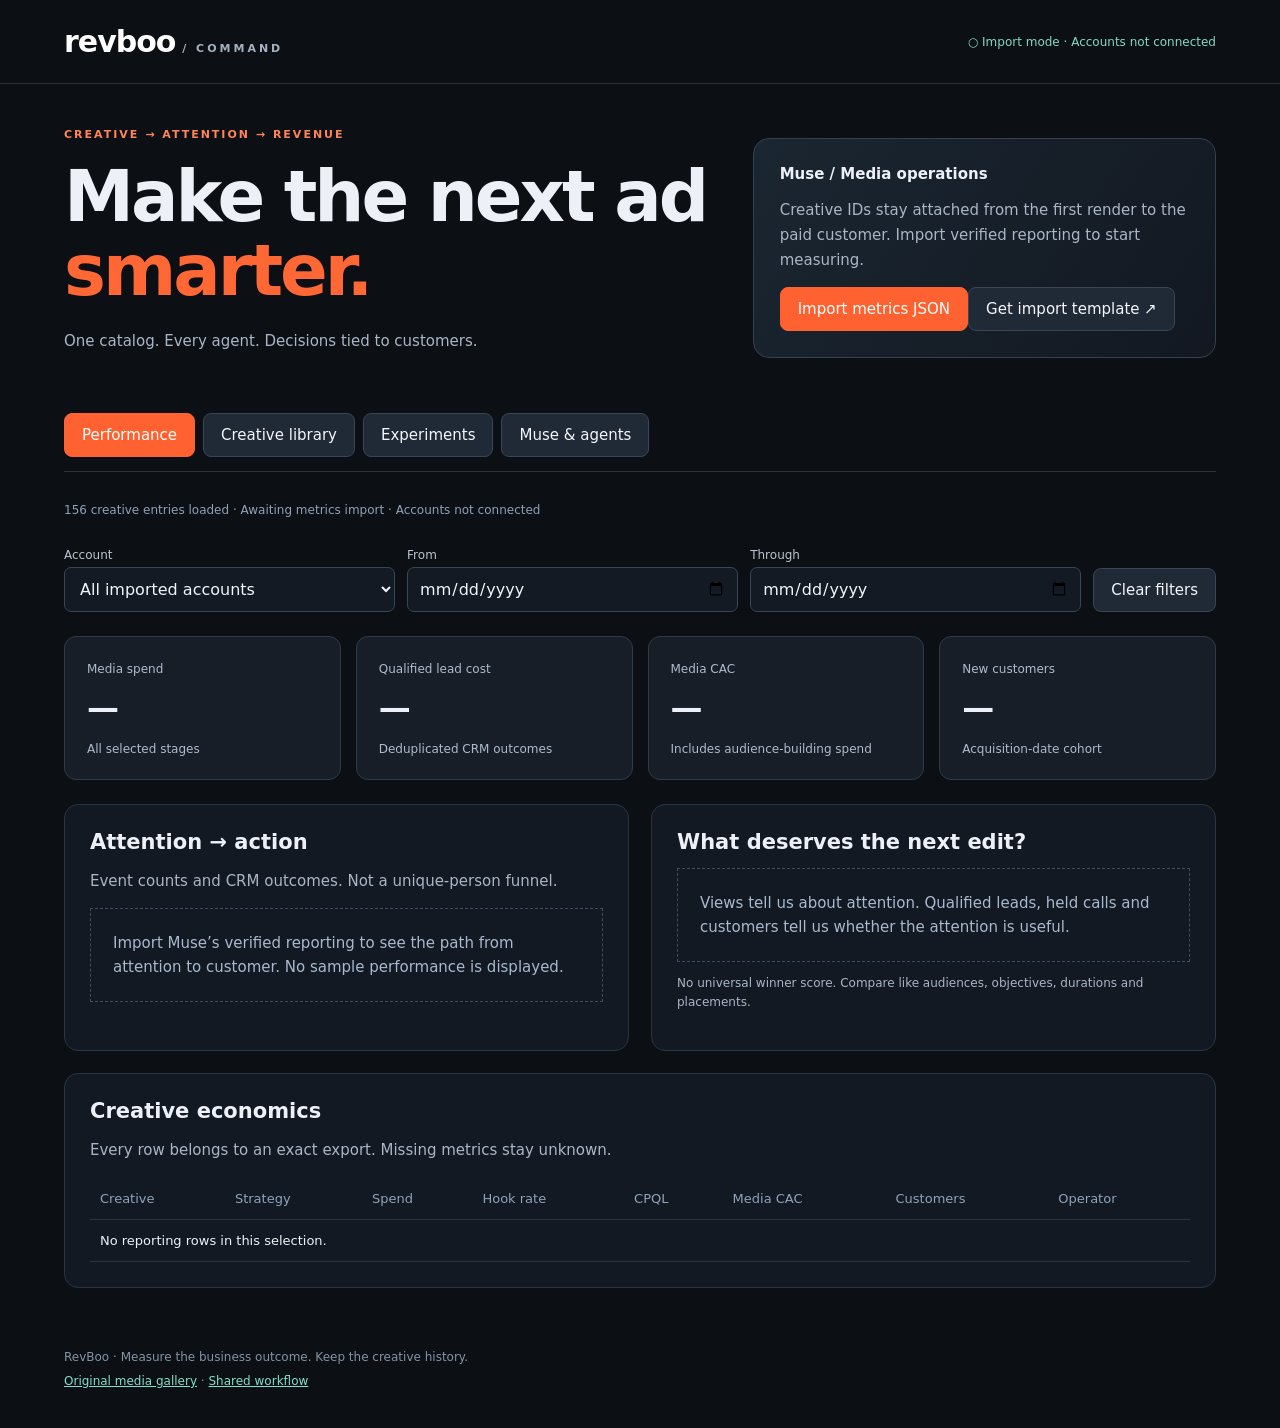
==== command.html @ f068898a "Add shared creative IDs, agent workflow, and Muse analytics dashboard" ====
<!doctype html><html lang="en"><head><meta charset="utf-8"><meta name="viewport" content="width=device-width,initial-scale=1"><meta name="robots" content="noindex"><title>RevBoo · Creative Command</title><link rel="stylesheet" href="tools/command.css"></head><body>
<header><a class="wordmark" href="command.html">revboo<span> / COMMAND</span></a><div class="connection">○ Import mode · Accounts not connected</div></header>
<main><div class="hero"><div><div class="eyebrow">CREATIVE → ATTENTION → REVENUE</div><h1>Make the next ad<br><em>smarter.</em></h1><p>One catalog. Every agent. Decisions tied to customers.</p></div><div class="hero-note"><b>Muse / Media operations</b><p>Creative IDs stay attached from the first render to the paid customer. Import verified reporting to start measuring.</p><label class="primary">Import metrics JSON<input id="import" type="file" accept=".json,application/json" hidden></label><button id="template">Get import template ↗</button></div></div>
<nav aria-label="Dashboard sections"><button data-tab="overview" class="active">Performance</button><button data-tab="creative">Creative library</button><button data-tab="testing">Experiments</button><button data-tab="muse">Muse & agents</button></nav>
<div id="error" role="alert"></div><div id="status" aria-live="polite">Loading creative registry…</div>
<section id="overview" class="tab"><div class="filters"><label>Account<select id="account"><option value="">All imported accounts</option></select></label><label>From<input id="from" type="date"></label><label>Through<input id="to" type="date"></label><button id="reset">Clear filters</button></div><div id="kpis" class="kpis"></div><div class="columns"><article class="panel"><h2>Attention → action</h2><p>Event counts and CRM outcomes. Not a unique-person funnel.</p><div id="funnel"></div></article><article class="panel"><h2>What deserves the next edit?</h2><div id="diagnostics"></div><p class="small">No universal winner score. Compare like audiences, objectives, durations and placements.</p></article></div><article class="panel"><h2>Creative economics</h2><p>Every row belongs to an exact export. Missing metrics stay unknown.</p><div class="scroll"><table><thead><tr><th>Creative</th><th>Strategy</th><th>Spend</th><th>Hook rate</th><th>CPQL</th><th>Media CAC</th><th>Customers</th><th>Operator</th></tr></thead><tbody id="economics"></tbody></table></div></article></section>
<section id="creative" class="tab" hidden><div class="filters"><label>Search<input id="search" placeholder="RB-001, furnace, old filename…"></label><label>Collection<select id="collection"><option value="">All collections</option></select></label><label>Agent tag<select id="agent"><option value="">All agents</option></select></label><label>Kind<select id="kind"><option value="">Ads and clips</option><option value="ad">Ads</option><option value="clip">Clips</option></select></label></div><p id="creative-count"></p><div id="cards" class="cards"></div></section>
<section id="testing" class="tab" hidden><div class="section-title"><h2>Test the route to a customer.</h2><span class="badge">PLANNED · NOT RUNNING</span></div><div class="columns"><article class="panel"><div class="eyebrow">A / DIRECT RESPONSE</div><h3>Offer first.</h3><p>Relevant prospecting creative → first two free ads → qualified request → held call → customer.</p><p>Use the business-outcome objective available in the account. Keep audience, offer and measurement window comparable.</p></article><article class="panel"><div class="eyebrow">B / VIDEO + FOLLOW-UP</div><h3>Earn attention. Then prove it.</h3><p>Prospecting video → eligible viewer audience → specific proof or process creative → same offer.</p><p>Count <b>both</b> audience-building and retargeting spend. A cheap retargeting CPL alone cannot establish that B wins.</p></article></div><article class="panel"><h2>Observed strategy comparison</h2><div id="strategy"></div><p class="small">Directional totals, not causal lift. Randomized split/holdout and mature outcomes are needed to separate incremental impact from people who would convert anyway.</p></article><div class="columns"><article class="panel"><h2>Audience candidates</h2><ul><li>10-second viewers, if available in the account.</li><li>ThruPlay or 50% / 75% viewers of comparable-length ads.</li><li>Recent site visitors with a relevant next-step message.</li></ul><p>Verify actual options, exclusions, audience size and expansion settings in Ads Manager. Start with a manageable recent window; avoid splitting a small audience into many ad sets.</p><p class="small">ThruPlay is not always 15 seconds: shorter videos may qualify on near-completion. <a href="https://www.facebook.com/business/help/2051461368219124">Meta definition ↗</a></p></article><article class="panel"><h2>Earn a decision</h2><ol><li>Choose the question and success metric before spend.</li><li>Verify tracking and exact creative-to-ad mapping.</li><li>Set the approved budget and acceptable acquisition cost.</li><li>Wait for conversion lag; inspect qualified outcomes.</li><li>Record Keep / Edit / Pause / Inconclusive with evidence.</li></ol><p>No automated campaign actions or budget changes from this dashboard.</p></article></div></section>
<section id="muse" class="tab" hidden><div class="columns"><article class="panel"><h2>Muse’s handoff</h2><p><b>Role:</b> Ads operations & analytics<br><b>Connection:</b> Not connected<br><b>Input:</b> Registered creative + approved campaign brief<br><b>Output:</b> Exact platform IDs, daily totals, CRM outcomes, decision log</p><a href="docs/MUSE_ANALYTICS.md">Measurement contract ↗</a><p>Metrics imports stay in this browser’s memory. Nothing is sent to GitHub or an ad platform. Reloading clears data; export a private copy if needed.</p><button id="export">Export private workspace JSON</button></article><article class="panel"><h2>One team, clear attribution</h2><p>Created by · Last edited by · Operated by</p><div class="tags"><span>ChatGPT</span><span>Claude</span><span>Grok</span><span>Muse</span><span>Any other AI</span><span>Human</span></div><p>Model/version is recorded separately. Legacy work is Unknown unless evidence identifies its creator.</p><a href="docs/AGENT_HANDOFF_PROMPT.txt">Copy the shared agent instructions ↗</a></article></div><article class="panel"><h2>Decision log</h2><form id="decision"><div class="filters"><label>Agent<input id="log-agent" value="Muse" required></label><label>Creative ID<input id="log-asset" placeholder="ad-autopsy-v3" required></label><label>Decision<select id="log-action"><option>Inconclusive</option><option>Keep testing</option><option>Edit creative</option><option>Recommend pause</option><option>Recommend scale</option></select></label></div><label>Evidence and next step<textarea id="log-note" required placeholder="Window, sample size, qualified outcomes, hypothesis, budget request and approvals…"></textarea></label><button class="primary">Save local note</button></form><div id="logs"></div><p class="small">Notes are local session records, not shared or executed campaign instructions.</p></article></section>
<footer>RevBoo · Measure the business outcome. Keep the creative history.<br><a href="https://cryptouprise.github.io/revboo-library/">Original media gallery</a> · <a href="docs/AGENT_WORKFLOW.md">Shared workflow</a></footer></main><dialog id="player"><button id="close">Close</button><h2 id="play-title"></h2><video id="video" controls playsinline></video></dialog><script src="tools/metrics.js"></script><script src="tools/command.js"></script></body></html>
---- tools/command.css ----
*{box-sizing:border-box}body{margin:0;background:#0c0f13;color:#edf1f7;font:15px system-ui,sans-serif}header{display:flex;justify-content:space-between;gap:16px;align-items:center;padding:24px 5vw;border-bottom:1px solid #27303b}.wordmark{font-size:30px;color:#fff;font-weight:900;letter-spacing:-1px;text-decoration:none}.wordmark span{font-size:11px;letter-spacing:3px;color:#a6b1c0}.connection{color:#83d9c6;font-size:12px}main{max-width:1440px;padding:0 5vw;margin:auto}.hero{display:grid;grid-template-columns:1.4fr 1fr;gap:40px;padding:44px 0}.eyebrow{font-size:11px;letter-spacing:2px;color:#ff8456;font-weight:800}h1{font-size:clamp(40px,5.5vw,76px);letter-spacing:-3px;line-height:1.05;margin:20px 0}h1 em{font-style:normal;color:#ff6834}h2{font-size:21px;margin:0 0 14px}h3{font-size:29px;margin:16px 0}p{line-height:1.65;color:#aab5c6}.hero-note{align-self:center;padding:26px;border:1px solid #344153;border-radius:16px;background:linear-gradient(125deg,#1a2631,#131821)}a{color:#7ee1ca}.hero-note a{display:block;margin-top:14px;font-size:13px}nav{display:flex;gap:8px;flex-wrap:wrap;border-bottom:1px solid #2c3440;padding-bottom:14px}button,.primary{background:#202936;border:1px solid #384658;color:#f4f6fa;border-radius:8px;padding:12px 17px;font:inherit;cursor:pointer;text-decoration:none;display:inline-block}button.active,.primary{background:#ff6230;color:#fff;border-color:#ff6230}label{display:block;color:#b9c3d1;font-size:12px}input,select,textarea{display:block;width:100%;background:#131a23;color:#f1f5fa;border:1px solid #384658;border-radius:7px;padding:11px;font:inherit;font-size:16px;margin-top:5px}textarea{min-height:90px;resize:vertical}#status{font-size:12px;padding:15px 0;color:#8ea1b9}#error{color:#ffc3b8;padding:8px 0;white-space:pre-wrap}.filters{display:flex;align-items:end;gap:12px;flex-wrap:wrap;margin-bottom:24px}.filters label{flex:1;min-width:145px}.kpis{display:grid;grid-template-columns:repeat(4,1fr);gap:15px;margin-bottom:24px}.kpi{background:#171e28;border:1px solid #2f3b4b;border-radius:12px;padding:22px}.kpi strong{display:block;font-size:32px;letter-spacing:-1px;margin:12px 0}.kpi span{font-size:12px;color:#adbbcc}.columns{display:grid;grid-template-columns:1fr 1fr;gap:22px}.panel{background:#121922;border:1px solid #293544;border-radius:14px;padding:25px;margin-bottom:22px}.metric-row{display:flex;justify-content:space-between;padding:12px 0;border-bottom:1px solid #27313f;gap:12px}.metric-row b{color:#a7eddc}.small{font-size:12px}.scroll{overflow:auto}table{border-collapse:collapse;width:100%;font-size:13px}th,td{padding:13px 10px;border-bottom:1px solid #293544;text-align:left;white-space:nowrap}th{color:#8fa3ba;font-weight:500}.cards{display:grid;grid-template-columns:repeat(auto-fill,minmax(260px,1fr));gap:17px}.creative{padding:18px;border:1px solid #2d3948;border-radius:13px;background:#151c26}.creative img{width:100%;height:160px;object-fit:contain;background:#0b1016;border-radius:8px}.creative h3{font-size:20px}.tags{display:flex;gap:6px;flex-wrap:wrap}.tags span,.badge{font-size:11px;border:1px solid #3f5364;color:#9de1d2;border-radius:5px;padding:6px}.creative p{font-size:12px}.section-title{display:flex;align-items:center;justify-content:space-between;gap:10px;margin:20px 0}.tab{padding-top:16px}.empty{border:1px dashed #3d4d61;padding:22px;color:#a9b9cd;line-height:1.6}li{color:#b5c1d1;line-height:1.7;margin:7px 0}footer{padding:35px 0;line-height:2;color:#8393a8;font-size:12px}dialog{background:#121922;border:1px solid #526176;color:white;max-width:650px;width:90%;border-radius:14px}video{width:100%;max-height:75vh}#logs{margin-top:20px}.log{padding:15px;border-bottom:1px solid #344052;white-space:pre-wrap}button:focus-visible,a:focus-visible,input:focus-visible,select:focus-visible{outline:3px solid #8fe6d4;outline-offset:3px}[hidden]{display:none!important}@media(max-width:760px){header{align-items:start;flex-direction:column}.hero,.columns{grid-template-columns:1fr;gap:20px}.hero{padding:30px 0}.kpis{grid-template-columns:1fr 1fr}.kpi{padding:16px}.kpi strong{font-size:26px}.section-title{align-items:start;flex-direction:column}h1{letter-spacing:-2px}.panel{padding:18px}}@media(max-width:360px){.kpis{grid-template-columns:1fr}}
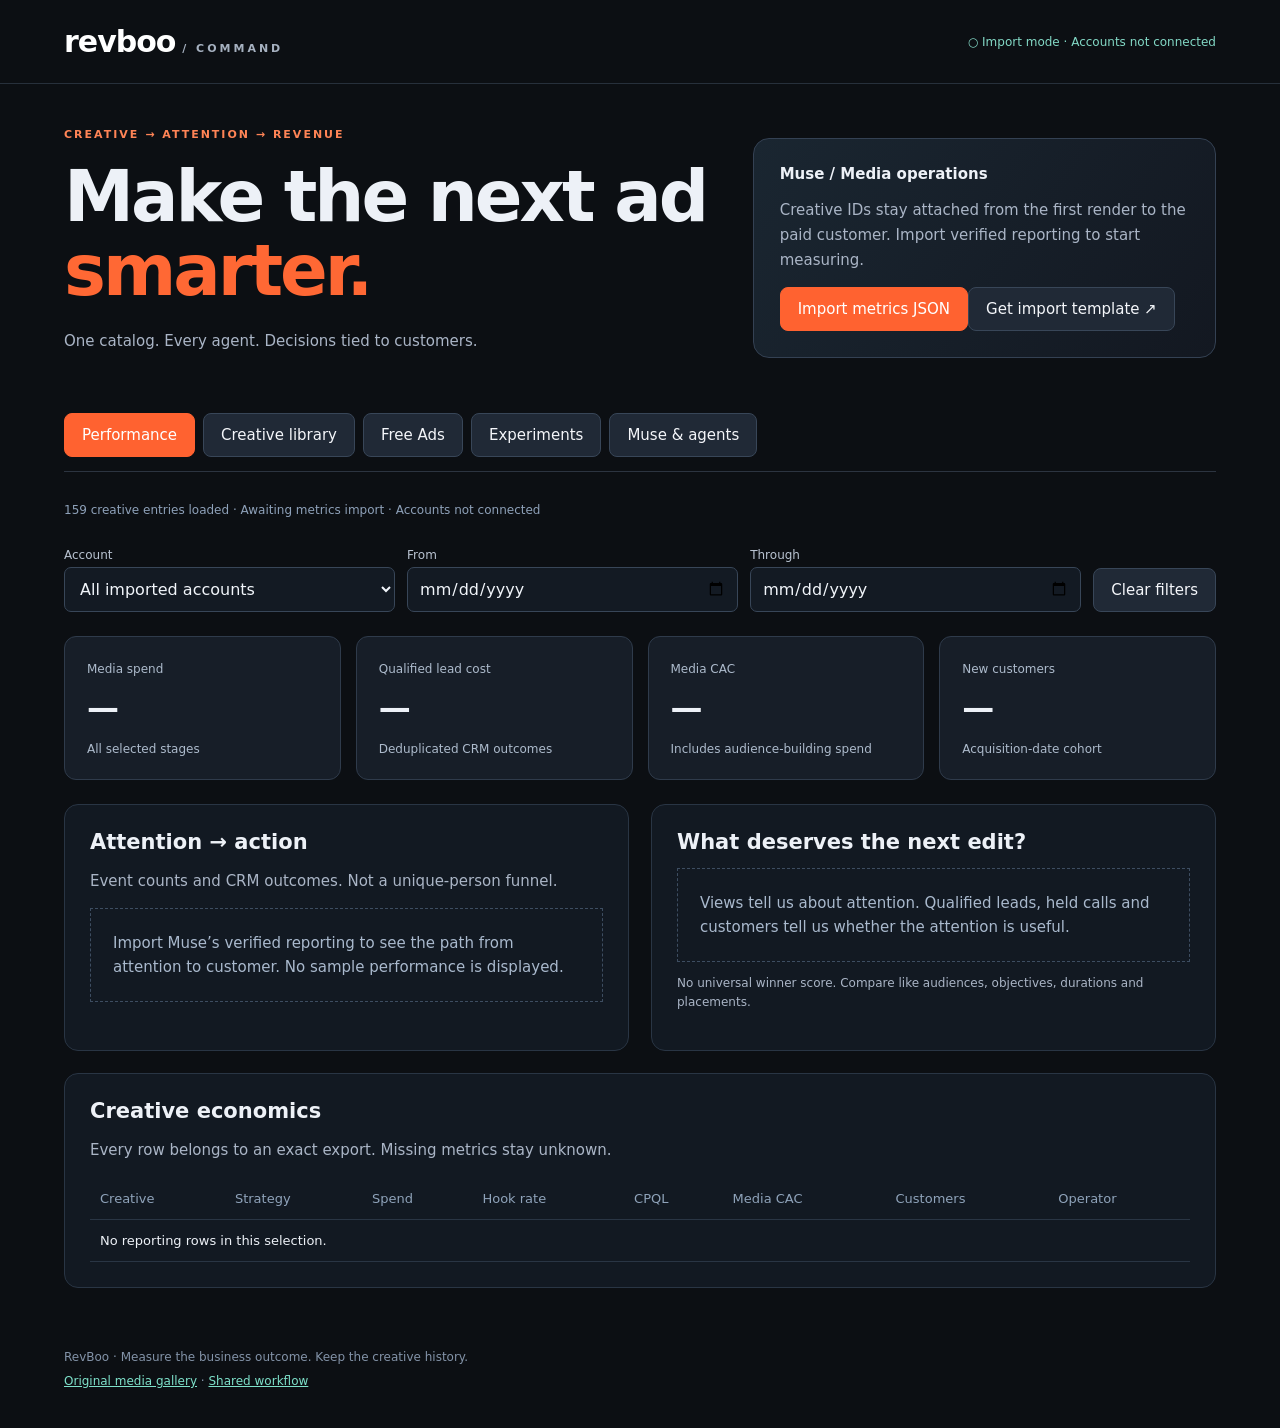
==== commit e1af18c3: "Reserve prospect video IDs and add Free Ads collection filter" ====
--- a/command.html
+++ b/command.html
@@ -1,10 +1,10 @@
-<!doctype html><html lang="en"><head><meta charset="utf-8"><meta name="viewport" content="width=device-width,initial-scale=1"><meta name="robots" content="noindex"><title>RevBoo · Creative Command</title><link rel="stylesheet" href="tools/command.css"></head><body>
+<!doctype html><html lang="en"><head><meta charset="utf-8"><meta name="viewport" content="width=device-width,initial-scale=1"><meta name="robots" content="noindex"><title>RevBoo · Creative Command</title><link rel="stylesheet" href="tools/command.css?v=free-ads-v3"></head><body>
 <header><a class="wordmark" href="command.html">revboo<span> / COMMAND</span></a><div class="connection">○ Import mode · Accounts not connected</div></header>
 <main><div class="hero"><div><div class="eyebrow">CREATIVE → ATTENTION → REVENUE</div><h1>Make the next ad<br><em>smarter.</em></h1><p>One catalog. Every agent. Decisions tied to customers.</p></div><div class="hero-note"><b>Muse / Media operations</b><p>Creative IDs stay attached from the first render to the paid customer. Import verified reporting to start measuring.</p><label class="primary">Import metrics JSON<input id="import" type="file" accept=".json,application/json" hidden></label><button id="template">Get import template ↗</button></div></div>
-<nav aria-label="Dashboard sections"><button data-tab="overview" class="active">Performance</button><button data-tab="creative">Creative library</button><button data-tab="testing">Experiments</button><button data-tab="muse">Muse & agents</button></nav>
+<nav aria-label="Dashboard sections"><button data-tab="overview" class="active">Performance</button><button data-tab="creative">Creative library</button><button id="free-ads">Free Ads</button><button data-tab="testing">Experiments</button><button data-tab="muse">Muse & agents</button></nav>
 <div id="error" role="alert"></div><div id="status" aria-live="polite">Loading creative registry…</div>
 <section id="overview" class="tab"><div class="filters"><label>Account<select id="account"><option value="">All imported accounts</option></select></label><label>From<input id="from" type="date"></label><label>Through<input id="to" type="date"></label><button id="reset">Clear filters</button></div><div id="kpis" class="kpis"></div><div class="columns"><article class="panel"><h2>Attention → action</h2><p>Event counts and CRM outcomes. Not a unique-person funnel.</p><div id="funnel"></div></article><article class="panel"><h2>What deserves the next edit?</h2><div id="diagnostics"></div><p class="small">No universal winner score. Compare like audiences, objectives, durations and placements.</p></article></div><article class="panel"><h2>Creative economics</h2><p>Every row belongs to an exact export. Missing metrics stay unknown.</p><div class="scroll"><table><thead><tr><th>Creative</th><th>Strategy</th><th>Spend</th><th>Hook rate</th><th>CPQL</th><th>Media CAC</th><th>Customers</th><th>Operator</th></tr></thead><tbody id="economics"></tbody></table></div></article></section>
-<section id="creative" class="tab" hidden><div class="filters"><label>Search<input id="search" placeholder="RB-001, furnace, old filename…"></label><label>Collection<select id="collection"><option value="">All collections</option></select></label><label>Agent tag<select id="agent"><option value="">All agents</option></select></label><label>Kind<select id="kind"><option value="">Ads and clips</option><option value="ad">Ads</option><option value="clip">Clips</option></select></label></div><p id="creative-count"></p><div id="cards" class="cards"></div></section>
+<section id="creative" class="tab" hidden><div class="filters"><label>Search<input id="search" placeholder="RB-001, furnace, old filename…"></label><label>Collection<select id="collection"><option value="">All collections</option></select></label><label>Agent tag<select id="agent"><option value="">All agents</option></select></label><label>Purpose<select id="purpose"><option value="">All work</option><option value="Free Ads">Free Ads</option></select></label><label>Kind<select id="kind"><option value="">Ads and clips</option><option value="ad">Ads</option><option value="clip">Clips</option></select></label></div><p>One card per concept. Choose a version, then play it or request an edit. Search matches a version and keeps its whole family together.</p><p id="creative-count"></p><div id="cards" class="cards"></div></section>
 <section id="testing" class="tab" hidden><div class="section-title"><h2>Test the route to a customer.</h2><span class="badge">PLANNED · NOT RUNNING</span></div><div class="columns"><article class="panel"><div class="eyebrow">A / DIRECT RESPONSE</div><h3>Offer first.</h3><p>Relevant prospecting creative → first two free ads → qualified request → held call → customer.</p><p>Use the business-outcome objective available in the account. Keep audience, offer and measurement window comparable.</p></article><article class="panel"><div class="eyebrow">B / VIDEO + FOLLOW-UP</div><h3>Earn attention. Then prove it.</h3><p>Prospecting video → eligible viewer audience → specific proof or process creative → same offer.</p><p>Count <b>both</b> audience-building and retargeting spend. A cheap retargeting CPL alone cannot establish that B wins.</p></article></div><article class="panel"><h2>Observed strategy comparison</h2><div id="strategy"></div><p class="small">Directional totals, not causal lift. Randomized split/holdout and mature outcomes are needed to separate incremental impact from people who would convert anyway.</p></article><div class="columns"><article class="panel"><h2>Audience candidates</h2><ul><li>10-second viewers, if available in the account.</li><li>ThruPlay or 50% / 75% viewers of comparable-length ads.</li><li>Recent site visitors with a relevant next-step message.</li></ul><p>Verify actual options, exclusions, audience size and expansion settings in Ads Manager. Start with a manageable recent window; avoid splitting a small audience into many ad sets.</p><p class="small">ThruPlay is not always 15 seconds: shorter videos may qualify on near-completion. <a href="https://www.facebook.com/business/help/2051461368219124">Meta definition ↗</a></p></article><article class="panel"><h2>Earn a decision</h2><ol><li>Choose the question and success metric before spend.</li><li>Verify tracking and exact creative-to-ad mapping.</li><li>Set the approved budget and acceptable acquisition cost.</li><li>Wait for conversion lag; inspect qualified outcomes.</li><li>Record Keep / Edit / Pause / Inconclusive with evidence.</li></ol><p>No automated campaign actions or budget changes from this dashboard.</p></article></div></section>
 <section id="muse" class="tab" hidden><div class="columns"><article class="panel"><h2>Muse’s handoff</h2><p><b>Role:</b> Ads operations & analytics<br><b>Connection:</b> Not connected<br><b>Input:</b> Registered creative + approved campaign brief<br><b>Output:</b> Exact platform IDs, daily totals, CRM outcomes, decision log</p><a href="docs/MUSE_ANALYTICS.md">Measurement contract ↗</a><p>Metrics imports stay in this browser’s memory. Nothing is sent to GitHub or an ad platform. Reloading clears data; export a private copy if needed.</p><button id="export">Export private workspace JSON</button></article><article class="panel"><h2>One team, clear attribution</h2><p>Created by · Last edited by · Operated by</p><div class="tags"><span>ChatGPT</span><span>Claude</span><span>Grok</span><span>Muse</span><span>Any other AI</span><span>Human</span></div><p>Model/version is recorded separately. Legacy work is Unknown unless evidence identifies its creator.</p><a href="docs/AGENT_HANDOFF_PROMPT.txt">Copy the shared agent instructions ↗</a></article></div><article class="panel"><h2>Decision log</h2><form id="decision"><div class="filters"><label>Agent<input id="log-agent" value="Muse" required></label><label>Creative ID<input id="log-asset" placeholder="ad-autopsy-v3" required></label><label>Decision<select id="log-action"><option>Inconclusive</option><option>Keep testing</option><option>Edit creative</option><option>Recommend pause</option><option>Recommend scale</option></select></label></div><label>Evidence and next step<textarea id="log-note" required placeholder="Window, sample size, qualified outcomes, hypothesis, budget request and approvals…"></textarea></label><button class="primary">Save local note</button></form><div id="logs"></div><p class="small">Notes are local session records, not shared or executed campaign instructions.</p></article></section>
-<footer>RevBoo · Measure the business outcome. Keep the creative history.<br><a href="https://cryptouprise.github.io/revboo-library/">Original media gallery</a> · <a href="docs/AGENT_WORKFLOW.md">Shared workflow</a></footer></main><dialog id="player"><button id="close">Close</button><h2 id="play-title"></h2><video id="video" controls playsinline></video></dialog><script src="tools/metrics.js"></script><script src="tools/command.js"></script></body></html>
+<footer>RevBoo · Measure the business outcome. Keep the creative history.<br><a href="https://cryptouprise.github.io/revboo-library/">Original media gallery</a> · <a href="docs/AGENT_WORKFLOW.md">Shared workflow</a></footer></main><dialog id="player"><button id="close">Close</button><h2 id="play-title"></h2><video id="video" controls playsinline></video><button id="edit-playing" class="primary">Request edit at this moment</button></dialog><dialog id="editor" aria-labelledby="edit-title"><button id="edit-close">Close</button><h2 id="edit-title"></h2><p id="edit-source"></p><p>Copy this request to any agent. It is not sent automatically.</p><label>Timestamp or range<input id="edit-time" placeholder="00:04–00:07, or whole video"></label><label>What should change?<textarea id="edit-change" placeholder="Replace the last line with: First two ads are on us."></textarea></label><label>What should stay?<input id="edit-keep" value="Everything else unchanged."></label><details><summary>Full request</summary><textarea id="edit-brief" readonly aria-label="Full edit request"></textarea></details><div class="card-actions"><button id="copy-brief" class="primary">Copy edit request</button><button id="download-brief">Download request</button></div><p id="copy-state" role="status"></p></dialog><script src="tools/metrics.js"></script><script src="tools/command.js?v=free-ads-v3"></script></body></html>
--- a/tools/command.css
+++ b/tools/command.css
@@ -1 +1,3 @@
 *{box-sizing:border-box}body{margin:0;background:#0c0f13;color:#edf1f7;font:15px system-ui,sans-serif}header{display:flex;justify-content:space-between;gap:16px;align-items:center;padding:24px 5vw;border-bottom:1px solid #27303b}.wordmark{font-size:30px;color:#fff;font-weight:900;letter-spacing:-1px;text-decoration:none}.wordmark span{font-size:11px;letter-spacing:3px;color:#a6b1c0}.connection{color:#83d9c6;font-size:12px}main{max-width:1440px;padding:0 5vw;margin:auto}.hero{display:grid;grid-template-columns:1.4fr 1fr;gap:40px;padding:44px 0}.eyebrow{font-size:11px;letter-spacing:2px;color:#ff8456;font-weight:800}h1{font-size:clamp(40px,5.5vw,76px);letter-spacing:-3px;line-height:1.05;margin:20px 0}h1 em{font-style:normal;color:#ff6834}h2{font-size:21px;margin:0 0 14px}h3{font-size:29px;margin:16px 0}p{line-height:1.65;color:#aab5c6}.hero-note{align-self:center;padding:26px;border:1px solid #344153;border-radius:16px;background:linear-gradient(125deg,#1a2631,#131821)}a{color:#7ee1ca}.hero-note a{display:block;margin-top:14px;font-size:13px}nav{display:flex;gap:8px;flex-wrap:wrap;border-bottom:1px solid #2c3440;padding-bottom:14px}button,.primary{background:#202936;border:1px solid #384658;color:#f4f6fa;border-radius:8px;padding:12px 17px;font:inherit;cursor:pointer;text-decoration:none;display:inline-block}button.active,.primary{background:#ff6230;color:#fff;border-color:#ff6230}label{display:block;color:#b9c3d1;font-size:12px}input,select,textarea{display:block;width:100%;background:#131a23;color:#f1f5fa;border:1px solid #384658;border-radius:7px;padding:11px;font:inherit;font-size:16px;margin-top:5px}textarea{min-height:90px;resize:vertical}#status{font-size:12px;padding:15px 0;color:#8ea1b9}#error{color:#ffc3b8;padding:8px 0;white-space:pre-wrap}.filters{display:flex;align-items:end;gap:12px;flex-wrap:wrap;margin-bottom:24px}.filters label{flex:1;min-width:145px}.kpis{display:grid;grid-template-columns:repeat(4,1fr);gap:15px;margin-bottom:24px}.kpi{background:#171e28;border:1px solid #2f3b4b;border-radius:12px;padding:22px}.kpi strong{display:block;font-size:32px;letter-spacing:-1px;margin:12px 0}.kpi span{font-size:12px;color:#adbbcc}.columns{display:grid;grid-template-columns:1fr 1fr;gap:22px}.panel{background:#121922;border:1px solid #293544;border-radius:14px;padding:25px;margin-bottom:22px}.metric-row{display:flex;justify-content:space-between;padding:12px 0;border-bottom:1px solid #27313f;gap:12px}.metric-row b{color:#a7eddc}.small{font-size:12px}.scroll{overflow:auto}table{border-collapse:collapse;width:100%;font-size:13px}th,td{padding:13px 10px;border-bottom:1px solid #293544;text-align:left;white-space:nowrap}th{color:#8fa3ba;font-weight:500}.cards{display:grid;grid-template-columns:repeat(auto-fill,minmax(260px,1fr));gap:17px}.creative{padding:18px;border:1px solid #2d3948;border-radius:13px;background:#151c26}.creative img{width:100%;height:160px;object-fit:contain;background:#0b1016;border-radius:8px}.creative h3{font-size:20px}.tags{display:flex;gap:6px;flex-wrap:wrap}.tags span,.badge{font-size:11px;border:1px solid #3f5364;color:#9de1d2;border-radius:5px;padding:6px}.creative p{font-size:12px}.section-title{display:flex;align-items:center;justify-content:space-between;gap:10px;margin:20px 0}.tab{padding-top:16px}.empty{border:1px dashed #3d4d61;padding:22px;color:#a9b9cd;line-height:1.6}li{color:#b5c1d1;line-height:1.7;margin:7px 0}footer{padding:35px 0;line-height:2;color:#8393a8;font-size:12px}dialog{background:#121922;border:1px solid #526176;color:white;max-width:650px;width:90%;border-radius:14px}video{width:100%;max-height:75vh}#logs{margin-top:20px}.log{padding:15px;border-bottom:1px solid #344052;white-space:pre-wrap}button:focus-visible,a:focus-visible,input:focus-visible,select:focus-visible{outline:3px solid #8fe6d4;outline-offset:3px}[hidden]{display:none!important}@media(max-width:760px){header{align-items:start;flex-direction:column}.hero,.columns{grid-template-columns:1fr;gap:20px}.hero{padding:30px 0}.kpis{grid-template-columns:1fr 1fr}.kpi{padding:16px}.kpi strong{font-size:26px}.section-title{align-items:start;flex-direction:column}h1{letter-spacing:-2px}.panel{padding:18px}}@media(max-width:360px){.kpis{grid-template-columns:1fr}}
+
+.card-actions{display:flex;gap:8px;flex-wrap:wrap;margin:14px 0}.creative select{font-size:13px;margin-bottom:12px}.creative details{margin-top:16px}summary{cursor:pointer;color:#b6cbdf;padding:10px 0}.version-row{padding:14px 0;border-top:1px solid #334253}.version-row p{overflow-wrap:anywhere}.version-row button{padding:8px 10px;font-size:12px}#editor{max-height:90vh;overflow:auto;padding:24px}#editor label{margin:14px 0}#edit-brief{min-height:230px;font-size:13px}#edit-source{overflow-wrap:anywhere}dialog::backdrop{background:#000b}
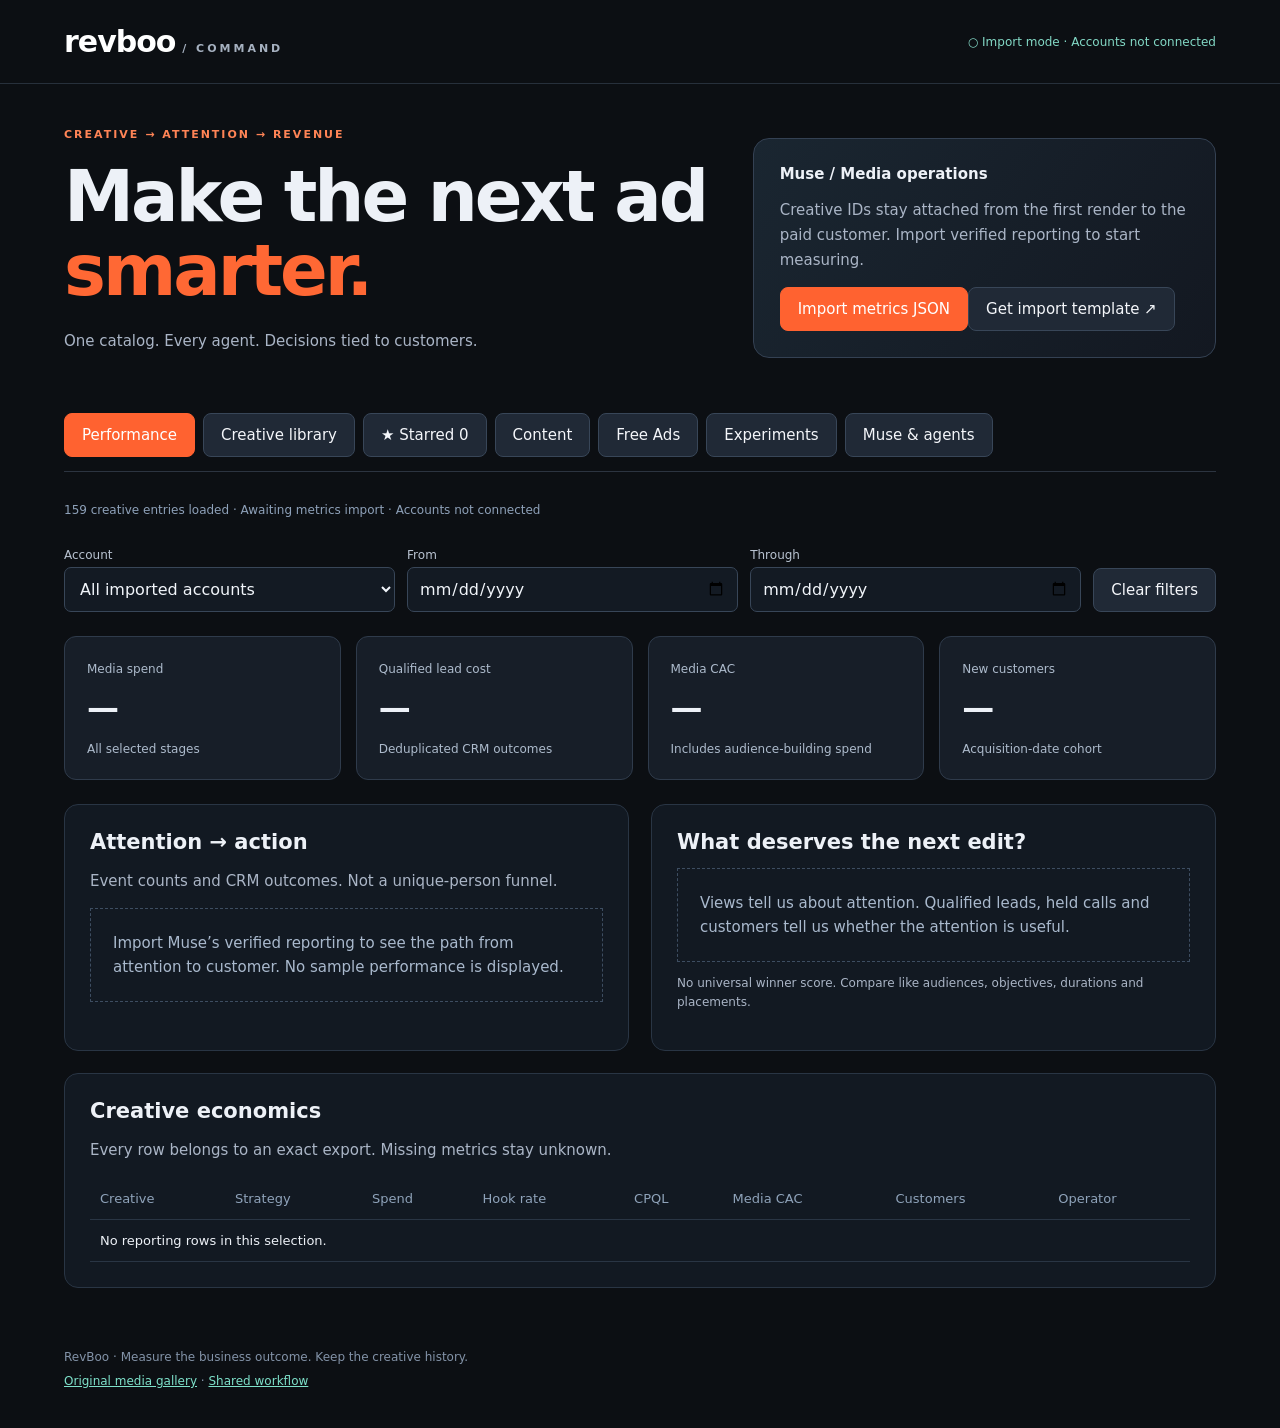
==== commit c833f051: "Add version-aware favorites and classify teardowns as RevBoo ads and content" ====
--- a/command.html
+++ b/command.html
@@ -1,10 +1,11 @@
-<!doctype html><html lang="en"><head><meta charset="utf-8"><meta name="viewport" content="width=device-width,initial-scale=1"><meta name="robots" content="noindex"><title>RevBoo · Creative Command</title><link rel="stylesheet" href="tools/command.css?v=free-ads-v3"></head><body>
+<!doctype html><html lang="en"><head><meta charset="utf-8"><meta name="viewport" content="width=device-width,initial-scale=1"><meta name="robots" content="noindex"><title>RevBoo · Creative Command</title><link rel="stylesheet" href="tools/command.css?v=shortlist-v1"></head><body>
 <header><a class="wordmark" href="command.html">revboo<span> / COMMAND</span></a><div class="connection">○ Import mode · Accounts not connected</div></header>
 <main><div class="hero"><div><div class="eyebrow">CREATIVE → ATTENTION → REVENUE</div><h1>Make the next ad<br><em>smarter.</em></h1><p>One catalog. Every agent. Decisions tied to customers.</p></div><div class="hero-note"><b>Muse / Media operations</b><p>Creative IDs stay attached from the first render to the paid customer. Import verified reporting to start measuring.</p><label class="primary">Import metrics JSON<input id="import" type="file" accept=".json,application/json" hidden></label><button id="template">Get import template ↗</button></div></div>
-<nav aria-label="Dashboard sections"><button data-tab="overview" class="active">Performance</button><button data-tab="creative">Creative library</button><button id="free-ads">Free Ads</button><button data-tab="testing">Experiments</button><button data-tab="muse">Muse & agents</button></nav>
+<nav aria-label="Dashboard sections"><button data-tab="overview" class="active">Performance</button><button data-tab="creative">Creative library</button><button id="favorites">★ Starred <span id="favorite-count">0</span></button><button id="content-library">Content</button><button id="free-ads">Free Ads</button><button data-tab="testing">Experiments</button><button data-tab="muse">Muse & agents</button></nav>
 <div id="error" role="alert"></div><div id="status" aria-live="polite">Loading creative registry…</div>
 <section id="overview" class="tab"><div class="filters"><label>Account<select id="account"><option value="">All imported accounts</option></select></label><label>From<input id="from" type="date"></label><label>Through<input id="to" type="date"></label><button id="reset">Clear filters</button></div><div id="kpis" class="kpis"></div><div class="columns"><article class="panel"><h2>Attention → action</h2><p>Event counts and CRM outcomes. Not a unique-person funnel.</p><div id="funnel"></div></article><article class="panel"><h2>What deserves the next edit?</h2><div id="diagnostics"></div><p class="small">No universal winner score. Compare like audiences, objectives, durations and placements.</p></article></div><article class="panel"><h2>Creative economics</h2><p>Every row belongs to an exact export. Missing metrics stay unknown.</p><div class="scroll"><table><thead><tr><th>Creative</th><th>Strategy</th><th>Spend</th><th>Hook rate</th><th>CPQL</th><th>Media CAC</th><th>Customers</th><th>Operator</th></tr></thead><tbody id="economics"></tbody></table></div></article></section>
-<section id="creative" class="tab" hidden><div class="filters"><label>Search<input id="search" placeholder="RB-001, furnace, old filename…"></label><label>Collection<select id="collection"><option value="">All collections</option></select></label><label>Agent tag<select id="agent"><option value="">All agents</option></select></label><label>Purpose<select id="purpose"><option value="">All work</option><option value="Free Ads">Free Ads</option></select></label><label>Kind<select id="kind"><option value="">Ads and clips</option><option value="ad">Ads</option><option value="clip">Clips</option></select></label></div><p>One card per concept. Choose a version, then play it or request an edit. Search matches a version and keeps its whole family together.</p><p id="creative-count"></p><div id="cards" class="cards"></div></section>
+<section id="creative" class="tab" hidden><div class="filters"><label>Search<input id="search" placeholder="RB-001, furnace, old filename…"></label><label>Collection<select id="collection"><option value="">All collections</option></select></label><label>Agent tag<select id="agent"><option value="">All agents</option></select></label><label>Purpose<select id="purpose"><option value="">All work</option><option value="RevBoo Ads">RevBoo Ads</option><option value="Content">Content</option><option value="Free Ads">Free Ads</option></select></label><label>Kind<select id="kind"><option value="">Ads and clips</option><option value="ad">Ads</option><option value="clip">Clips</option></select></label></div><p>One card per concept. Choose a version, then play it or request an edit. Search matches a version and keeps its whole family together.</p><div class="shortlist-toolbar"><label>View<select id="favorite-view"><option value="all">All creatives</option><option value="starred">Starred only</option></select></label><label>Order<select id="creative-order"><option value="starred">Starred first</option><option value="catalog">Catalog order</option></select></label><button id="copy-shortlist" class="primary">Copy shortlist for any AI</button><button id="download-shortlist">Download shortlist</button><label class="upload-button">Import shortlist<input id="import-shortlist" type="file" accept=".json,application/json" hidden></label></div><p class="small">Stars and notes save in this browser. Copy or download your shortlist to share it with another AI or device. An agent can sync the shared shortlist to GitHub. A star is a preference, not launch approval.</p><p id="shortlist-state" role="status" aria-live="polite"></p><p id="creative-count"></p><div id="cards" class="cards"></div></section>
 <section id="testing" class="tab" hidden><div class="section-title"><h2>Test the route to a customer.</h2><span class="badge">PLANNED · NOT RUNNING</span></div><div class="columns"><article class="panel"><div class="eyebrow">A / DIRECT RESPONSE</div><h3>Offer first.</h3><p>Relevant prospecting creative → first two free ads → qualified request → held call → customer.</p><p>Use the business-outcome objective available in the account. Keep audience, offer and measurement window comparable.</p></article><article class="panel"><div class="eyebrow">B / VIDEO + FOLLOW-UP</div><h3>Earn attention. Then prove it.</h3><p>Prospecting video → eligible viewer audience → specific proof or process creative → same offer.</p><p>Count <b>both</b> audience-building and retargeting spend. A cheap retargeting CPL alone cannot establish that B wins.</p></article></div><article class="panel"><h2>Observed strategy comparison</h2><div id="strategy"></div><p class="small">Directional totals, not causal lift. Randomized split/holdout and mature outcomes are needed to separate incremental impact from people who would convert anyway.</p></article><div class="columns"><article class="panel"><h2>Audience candidates</h2><ul><li>10-second viewers, if available in the account.</li><li>ThruPlay or 50% / 75% viewers of comparable-length ads.</li><li>Recent site visitors with a relevant next-step message.</li></ul><p>Verify actual options, exclusions, audience size and expansion settings in Ads Manager. Start with a manageable recent window; avoid splitting a small audience into many ad sets.</p><p class="small">ThruPlay is not always 15 seconds: shorter videos may qualify on near-completion. <a href="https://www.facebook.com/business/help/2051461368219124">Meta definition ↗</a></p></article><article class="panel"><h2>Earn a decision</h2><ol><li>Choose the question and success metric before spend.</li><li>Verify tracking and exact creative-to-ad mapping.</li><li>Set the approved budget and acceptable acquisition cost.</li><li>Wait for conversion lag; inspect qualified outcomes.</li><li>Record Keep / Edit / Pause / Inconclusive with evidence.</li></ol><p>No automated campaign actions or budget changes from this dashboard.</p></article></div></section>
 <section id="muse" class="tab" hidden><div class="columns"><article class="panel"><h2>Muse’s handoff</h2><p><b>Role:</b> Ads operations & analytics<br><b>Connection:</b> Not connected<br><b>Input:</b> Registered creative + approved campaign brief<br><b>Output:</b> Exact platform IDs, daily totals, CRM outcomes, decision log</p><a href="docs/MUSE_ANALYTICS.md">Measurement contract ↗</a><p>Metrics imports stay in this browser’s memory. Nothing is sent to GitHub or an ad platform. Reloading clears data; export a private copy if needed.</p><button id="export">Export private workspace JSON</button></article><article class="panel"><h2>One team, clear attribution</h2><p>Created by · Last edited by · Operated by</p><div class="tags"><span>ChatGPT</span><span>Claude</span><span>Grok</span><span>Muse</span><span>Any other AI</span><span>Human</span></div><p>Model/version is recorded separately. Legacy work is Unknown unless evidence identifies its creator.</p><a href="docs/AGENT_HANDOFF_PROMPT.txt">Copy the shared agent instructions ↗</a></article></div><article class="panel"><h2>Decision log</h2><form id="decision"><div class="filters"><label>Agent<input id="log-agent" value="Muse" required></label><label>Creative ID<input id="log-asset" placeholder="ad-autopsy-v3" required></label><label>Decision<select id="log-action"><option>Inconclusive</option><option>Keep testing</option><option>Edit creative</option><option>Recommend pause</option><option>Recommend scale</option></select></label></div><label>Evidence and next step<textarea id="log-note" required placeholder="Window, sample size, qualified outcomes, hypothesis, budget request and approvals…"></textarea></label><button class="primary">Save local note</button></form><div id="logs"></div><p class="small">Notes are local session records, not shared or executed campaign instructions.</p></article></section>
-<footer>RevBoo · Measure the business outcome. Keep the creative history.<br><a href="https://cryptouprise.github.io/revboo-library/">Original media gallery</a> · <a href="docs/AGENT_WORKFLOW.md">Shared workflow</a></footer></main><dialog id="player"><button id="close">Close</button><h2 id="play-title"></h2><video id="video" controls playsinline></video><button id="edit-playing" class="primary">Request edit at this moment</button></dialog><dialog id="editor" aria-labelledby="edit-title"><button id="edit-close">Close</button><h2 id="edit-title"></h2><p id="edit-source"></p><p>Copy this request to any agent. It is not sent automatically.</p><label>Timestamp or range<input id="edit-time" placeholder="00:04–00:07, or whole video"></label><label>What should change?<textarea id="edit-change" placeholder="Replace the last line with: First two ads are on us."></textarea></label><label>What should stay?<input id="edit-keep" value="Everything else unchanged."></label><details><summary>Full request</summary><textarea id="edit-brief" readonly aria-label="Full edit request"></textarea></details><div class="card-actions"><button id="copy-brief" class="primary">Copy edit request</button><button id="download-brief">Download request</button></div><p id="copy-state" role="status"></p></dialog><script src="tools/metrics.js"></script><script src="tools/command.js?v=free-ads-v3"></script></body></html>
+<footer>RevBoo · Measure the business outcome. Keep the creative history.<br><a href="https://cryptouprise.github.io/revboo-library/">Original media gallery</a> · <a href="docs/AGENT_WORKFLOW.md">Shared workflow</a></footer></main><dialog id="player"><button id="close">Close</button><h2 id="play-title"></h2><video id="video" controls playsinline></video><button id="edit-playing" class="primary">Request edit at this moment</button></dialog><dialog id="editor" aria-labelledby="edit-title"><button id="edit-close">Close</button><h2 id="edit-title"></h2><p id="edit-source"></p><p>Copy this request to any agent. It is not sent automatically.</p><label>Timestamp or range<input id="edit-time" placeholder="00:04–00:07, or whole video"></label><label>What should change?<textarea id="edit-change" placeholder="Replace the last line with: First two ads are on us."></textarea></label><label>What should stay?<input id="edit-keep" value="Everything else unchanged."></label><details><summary>Full request</summary><textarea id="edit-brief" readonly aria-label="Full edit request"></textarea></details><div class="card-actions"><button id="copy-brief" class="primary">Copy edit request</button><button id="download-brief">Download request</button></div><p id="copy-state" role="status"></p></dialog><dialog id="shortlist-dialog" aria-labelledby="shortlist-title"><button id="shortlist-close">Close</button><h2 id="shortlist-title">Copy your shortlist</h2><p>Select and copy the brief below, then paste it into any AI.</p><textarea id="share-brief" readonly aria-label="Shortlist for any AI" style="min-height:300px"></textarea></dialog><script src="tools/metrics.js"></script><script src="tools/shortlist.js?v=shortlist-v1"></script><script src="tools/command.js?v=shortlist-v1"></script></body></html>
+
--- a/tools/command.css
+++ b/tools/command.css
@@ -1,3 +1,6 @@
 *{box-sizing:border-box}body{margin:0;background:#0c0f13;color:#edf1f7;font:15px system-ui,sans-serif}header{display:flex;justify-content:space-between;gap:16px;align-items:center;padding:24px 5vw;border-bottom:1px solid #27303b}.wordmark{font-size:30px;color:#fff;font-weight:900;letter-spacing:-1px;text-decoration:none}.wordmark span{font-size:11px;letter-spacing:3px;color:#a6b1c0}.connection{color:#83d9c6;font-size:12px}main{max-width:1440px;padding:0 5vw;margin:auto}.hero{display:grid;grid-template-columns:1.4fr 1fr;gap:40px;padding:44px 0}.eyebrow{font-size:11px;letter-spacing:2px;color:#ff8456;font-weight:800}h1{font-size:clamp(40px,5.5vw,76px);letter-spacing:-3px;line-height:1.05;margin:20px 0}h1 em{font-style:normal;color:#ff6834}h2{font-size:21px;margin:0 0 14px}h3{font-size:29px;margin:16px 0}p{line-height:1.65;color:#aab5c6}.hero-note{align-self:center;padding:26px;border:1px solid #344153;border-radius:16px;background:linear-gradient(125deg,#1a2631,#131821)}a{color:#7ee1ca}.hero-note a{display:block;margin-top:14px;font-size:13px}nav{display:flex;gap:8px;flex-wrap:wrap;border-bottom:1px solid #2c3440;padding-bottom:14px}button,.primary{background:#202936;border:1px solid #384658;color:#f4f6fa;border-radius:8px;padding:12px 17px;font:inherit;cursor:pointer;text-decoration:none;display:inline-block}button.active,.primary{background:#ff6230;color:#fff;border-color:#ff6230}label{display:block;color:#b9c3d1;font-size:12px}input,select,textarea{display:block;width:100%;background:#131a23;color:#f1f5fa;border:1px solid #384658;border-radius:7px;padding:11px;font:inherit;font-size:16px;margin-top:5px}textarea{min-height:90px;resize:vertical}#status{font-size:12px;padding:15px 0;color:#8ea1b9}#error{color:#ffc3b8;padding:8px 0;white-space:pre-wrap}.filters{display:flex;align-items:end;gap:12px;flex-wrap:wrap;margin-bottom:24px}.filters label{flex:1;min-width:145px}.kpis{display:grid;grid-template-columns:repeat(4,1fr);gap:15px;margin-bottom:24px}.kpi{background:#171e28;border:1px solid #2f3b4b;border-radius:12px;padding:22px}.kpi strong{display:block;font-size:32px;letter-spacing:-1px;margin:12px 0}.kpi span{font-size:12px;color:#adbbcc}.columns{display:grid;grid-template-columns:1fr 1fr;gap:22px}.panel{background:#121922;border:1px solid #293544;border-radius:14px;padding:25px;margin-bottom:22px}.metric-row{display:flex;justify-content:space-between;padding:12px 0;border-bottom:1px solid #27313f;gap:12px}.metric-row b{color:#a7eddc}.small{font-size:12px}.scroll{overflow:auto}table{border-collapse:collapse;width:100%;font-size:13px}th,td{padding:13px 10px;border-bottom:1px solid #293544;text-align:left;white-space:nowrap}th{color:#8fa3ba;font-weight:500}.cards{display:grid;grid-template-columns:repeat(auto-fill,minmax(260px,1fr));gap:17px}.creative{padding:18px;border:1px solid #2d3948;border-radius:13px;background:#151c26}.creative img{width:100%;height:160px;object-fit:contain;background:#0b1016;border-radius:8px}.creative h3{font-size:20px}.tags{display:flex;gap:6px;flex-wrap:wrap}.tags span,.badge{font-size:11px;border:1px solid #3f5364;color:#9de1d2;border-radius:5px;padding:6px}.creative p{font-size:12px}.section-title{display:flex;align-items:center;justify-content:space-between;gap:10px;margin:20px 0}.tab{padding-top:16px}.empty{border:1px dashed #3d4d61;padding:22px;color:#a9b9cd;line-height:1.6}li{color:#b5c1d1;line-height:1.7;margin:7px 0}footer{padding:35px 0;line-height:2;color:#8393a8;font-size:12px}dialog{background:#121922;border:1px solid #526176;color:white;max-width:650px;width:90%;border-radius:14px}video{width:100%;max-height:75vh}#logs{margin-top:20px}.log{padding:15px;border-bottom:1px solid #344052;white-space:pre-wrap}button:focus-visible,a:focus-visible,input:focus-visible,select:focus-visible{outline:3px solid #8fe6d4;outline-offset:3px}[hidden]{display:none!important}@media(max-width:760px){header{align-items:start;flex-direction:column}.hero,.columns{grid-template-columns:1fr;gap:20px}.hero{padding:30px 0}.kpis{grid-template-columns:1fr 1fr}.kpi{padding:16px}.kpi strong{font-size:26px}.section-title{align-items:start;flex-direction:column}h1{letter-spacing:-2px}.panel{padding:18px}}@media(max-width:360px){.kpis{grid-template-columns:1fr}}
 
 .card-actions{display:flex;gap:8px;flex-wrap:wrap;margin:14px 0}.creative select{font-size:13px;margin-bottom:12px}.creative details{margin-top:16px}summary{cursor:pointer;color:#b6cbdf;padding:10px 0}.version-row{padding:14px 0;border-top:1px solid #334253}.version-row p{overflow-wrap:anywhere}.version-row button{padding:8px 10px;font-size:12px}#editor{max-height:90vh;overflow:auto;padding:24px}#editor label{margin:14px 0}#edit-brief{min-height:230px;font-size:13px}#edit-source{overflow-wrap:anywhere}dialog::backdrop{background:#000b}
+
+
+.shortlist-toolbar{display:flex;align-items:end;flex-wrap:wrap;gap:10px;padding:18px;background:#111923;border:1px solid #354153;border-radius:12px}.shortlist-toolbar label{min-width:130px}.upload-button{padding:12px 17px;border:1px solid #384658;border-radius:8px;background:#202936;font-size:15px;cursor:pointer}.card-head{display:flex;justify-content:space-between;align-items:center;gap:10px;margin-top:12px}.star-button{font-size:15px;padding:9px 12px;white-space:nowrap}.star-button[aria-pressed=true]{color:#ffd477;border-color:#b18c3b;background:#342c1c}.creative.is-starred{border-color:#ae8e47}.favorite-tools{border-top:1px solid #54482c;margin-top:16px;padding-top:12px}.favorite-tools textarea{min-height:65px;font-size:13px}.favorite-tools button{padding:7px 10px;font-size:12px}.shortlist-toolbar select{font-size:13px}#shortlist-state{font-size:13px;color:#a7eddc}.creative a{overflow-wrap:anywhere}
